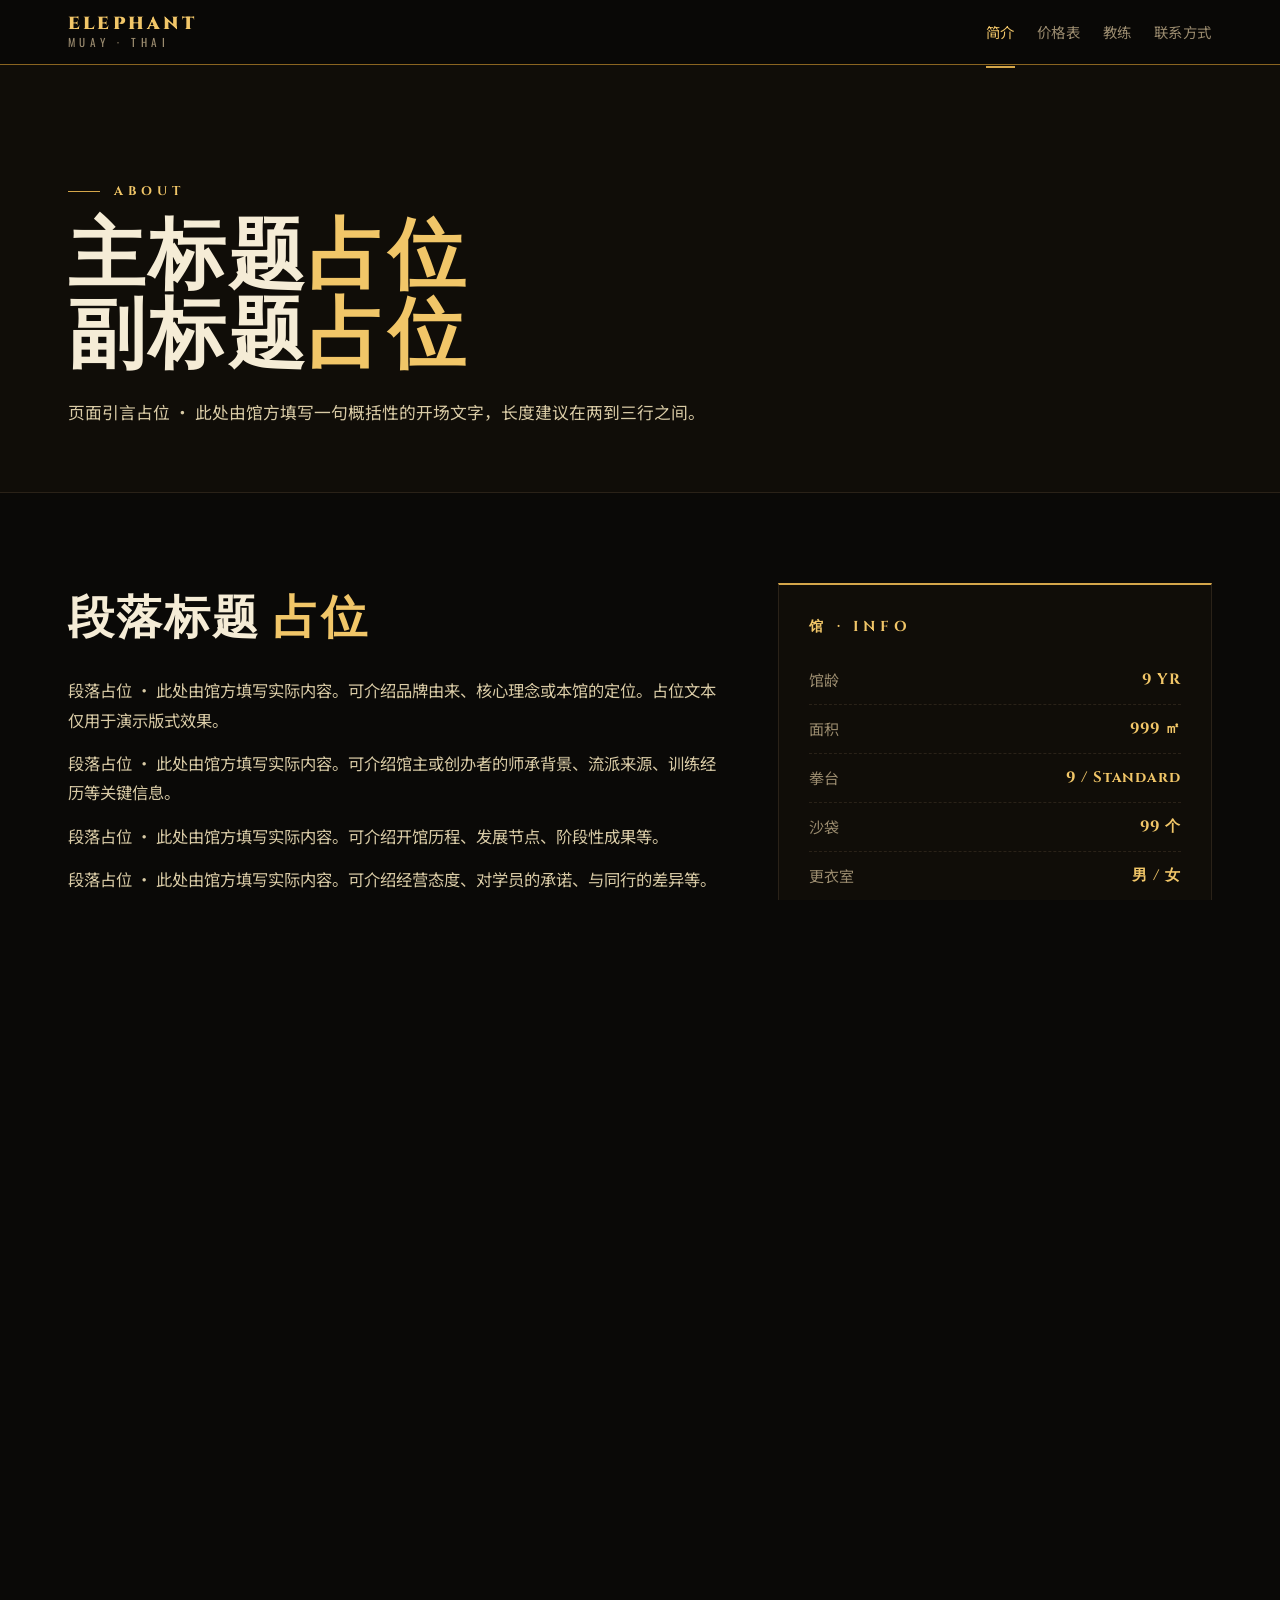
==== about.html @ 20c0e35e "填入真实场馆信息：地址 (180 Duncan Mill Rd, North York) / 电话 (647-831-1781) / 营业时间 Co-authored-by: Cursor <curs" ====
<!doctype html>
<html lang="zh-CN">
<head>
<meta charset="utf-8">
<meta name="viewport" content="width=device-width,initial-scale=1">
<title>简介 · Elephant Muay Thai</title>
<link rel="icon" type="image/svg+xml" href="assets/elephant-logo.svg">
<link rel="stylesheet" href="css/base.css">
<link rel="stylesheet" href="css/punch.css">
<link rel="stylesheet" href="css/about.css?v=2">
</head>
<body>
<header class="topbar">
  <div class="shell topbar-inner">
    <a class="brand" href="index.html">
      <span class="brand-text">
        <span class="en">ELEPHANT</span>
        <span class="zh">MUAY · THAI</span>
      </span>
    </a>
    <button class="nav-toggle" type="button" aria-label="菜单" aria-expanded="false"><span></span><span></span><span></span></button>
    <nav class="topnav">
      <a href="about.html" class="active">简介</a>
      <a href="pricing.html">价格表</a>
      <a href="coaches.html">教练</a>
      <a href="contact.html">联系方式</a>
    </nav>
  </div>
</header>

<section class="page-head">
  <div class="shell">
    <div class="eyebrow">ABOUT</div>
    <h1>主标题<span class="gold">占位</span><br>副标题<span class="gold">占位</span></h1>
    <p class="lede">页面引言占位 · 此处由馆方填写一句概括性的开场文字，长度建议在两到三行之间。</p>
  </div>
</section>

<section class="about-story">
  <div class="shell grid">
    <div>
      <h2 style="margin-bottom:20px">段落标题 <span class="gold">占位</span></h2>
      <p>段落占位 · 此处由馆方填写实际内容。可介绍品牌由来、核心理念或本馆的定位。占位文本仅用于演示版式效果。</p>
      <p>段落占位 · 此处由馆方填写实际内容。可介绍馆主或创办者的师承背景、流派来源、训练经历等关键信息。</p>
      <p>段落占位 · 此处由馆方填写实际内容。可介绍开馆历程、发展节点、阶段性成果等。</p>
      <p>段落占位 · 此处由馆方填写实际内容。可介绍经营态度、对学员的承诺、与同行的差异等。</p>
      <p>段落占位 · 此处由馆方填写实际内容。可总结训练理念或对学员的一句寄语。</p>
    </div>
    <aside class="side">
      <h3>馆 · INFO</h3>
      <div class="row"><span>馆龄</span><span>9 YR</span></div>
      <div class="row"><span>面积</span><span>999 ㎡</span></div>
      <div class="row"><span>拳台</span><span>9 / Standard</span></div>
      <div class="row"><span>沙袋</span><span>99 个</span></div>
      <div class="row"><span>更衣室</span><span>男 / 女</span></div>
      <div class="row"><span>淋浴位</span><span>9</span></div>
      <div class="row"><span>常驻教练</span><span>99</span></div>
      <div class="row"><span>团课 / 周</span><span>99 节</span></div>
      <div class="row"><span>营业时间</span><span>09 – 21</span></div>
    </aside>
  </div>
</section>

<section class="about-numbers">
  <div class="shell">
    <div class="grid">
      <div class="stat"><div class="n">9</div><div class="l">YR / 开馆年头</div></div>
      <div class="stat"><div class="n">9999+</div><div class="l">学员人次</div></div>
      <div class="stat"><div class="n">999</div><div class="l">参赛人次</div></div>
      <div class="stat"><div class="n">9</div><div class="l">数据项占位</div></div>
    </div>
  </div>
</section>

<section class="about-place" id="inside">
  <div class="shell grid">
    <div class="gallery">
      <figure class="g-main">
        <img src="assets/photo-hall.jpg" alt="拳馆主区，定制沙袋与标准拳台" loading="lazy">
        <figcaption><span>拳馆主区</span><em>MUAY THAI HALL</em></figcaption>
      </figure>
      <figure class="g-sub">
        <img src="assets/photo-weights.jpg" alt="XMASTER 哑铃力量训练区" loading="lazy">
        <figcaption><span>力量区</span><em>STRENGTH</em></figcaption>
      </figure>
      <figure class="g-sub">
        <img src="assets/photo-strength.jpg" alt="综合器械区" loading="lazy">
        <figcaption><span>器械</span><em>EQUIPMENT</em></figcaption>
      </figure>
    </div>
    <div>
      <span class="kbd-tag">馆内 · INSIDE</span>
      <h2 style="margin:14px 0 22px">你会<span style="color:var(--gold-2)">看到什么</span></h2>
      <ul>
        <li>条目占位 · 此处填写馆内设施要点 1。</li>
        <li>条目占位 · 此处填写馆内设施要点 2。</li>
        <li>条目占位 · 此处填写馆内设施要点 3。</li>
        <li>条目占位 · 此处填写馆内设施要点 4。</li>
        <li>条目占位 · 此处填写馆内设施要点 5。</li>
        <li>条目占位 · 此处填写馆内设施要点 6。</li>
        <li>条目占位 · 此处填写馆内设施要点 7。</li>
      </ul>
    </div>
  </div>
</section>

<section class="philosophy-quote">
  <div class="shell">
    <div class="q">"引用语占位 · 此处填写一句精炼的<span class="gold">座右铭</span>或本馆的<span class="gold">训练格言</span>。"</div>
    <div class="auth">— 引用来源占位</div>
  </div>
</section>

<section class="about-cta">
  <div class="shell">
    <h2>行动号召标题占位<br><span class="gold">副标题占位</span></h2>
    <p style="color:var(--text-soft);margin:18px 0 28px;max-width:520px;margin-left:auto;margin-right:auto">说明文字占位 · 此处填写预约或到访说明。</p>
    <a class="btn" href="contact.html" data-punch-to="contact.html" data-punch="down">联系我们 <span class="arrow">→</span></a>
  </div>
</section>

<footer class="footer">
  <div class="shell">
    <div class="footer-grid">
      <div>
        <div class="footer-brand">
          <h4 style="margin-bottom:6px">ELEPHANT MUAY THAI</h4>
          <p>象 · 泰拳馆<br>品牌标语占位 · BRAND TAGLINE</p>
        </div>
      </div>
      <div>
        <h4>导航</h4>
        <a href="index.html">主页</a>
        <a href="pricing.html">价格表</a>
        <a href="coaches.html">教练</a>
        <a href="contact.html">联系方式</a>
      </div>
      <div>
        <h4>位置</h4>
        <p>180 Duncan Mill Rd · Unit 503<br>North York · Toronto · ON<br>周一至五 09:00 – 21:00</p>
      </div>
      <div>
        <h4>联系</h4>
        <p>(647) 831-1781<br>WeChat: 微信号占位</p>
      </div>
    </div>
    <div class="footer-bottom">
      <div>© 9999 Elephant Muay Thai. All rights reserved.</div>
      <div>页脚标语占位 · FOOTER TAGLINE</div>
    </div>
  </div>
</footer>

<script src="js/site.js"></script>
<script src="js/punch.js"></script>
</body>
</html>
---- css/base.css ----
@import url('https://fonts.googleapis.com/css2?family=Cinzel:wght@500;700;900&family=Oswald:wght@400;500;600;700&family=Noto+Sans+SC:wght@400;500;700;900&display=swap');

:root{
  --bg:#0a0907;
  --bg-2:#100d08;
  --surface:#15110b;
  --surface-2:#1d1810;
  --line:#2a2218;
  --line-2:#3b3022;
  --text:#f5ecd6;
  --text-soft:#d9cba6;
  --muted:#9a8b6e;
  --gold:#d4a64a;
  --gold-2:#f1c668;
  --gold-3:#8a6420;
  --red:#c8302a;
  --red-2:#8e1b18;
  --red-soft:#e45a52;
  --ease:cubic-bezier(.2,.6,.3,1);
}

*{box-sizing:border-box;margin:0;padding:0}
html{-webkit-text-size-adjust:100%;text-size-adjust:100%}
html,body{height:100%;background:var(--bg);color:var(--text);font-family:"Noto Sans SC","PingFang SC","Microsoft YaHei",system-ui,sans-serif;-webkit-font-smoothing:antialiased;overflow-x:hidden;width:100%}
body{min-height:100vh;line-height:1.6;overflow-wrap:break-word;word-wrap:break-word}
a{color:inherit;text-decoration:none}
img{display:block;max-width:100%}
button{font:inherit;color:inherit;background:none;border:none;cursor:pointer}

h1,h2,h3,.display{font-family:"Cinzel","Oswald","Noto Serif SC",serif;letter-spacing:.04em}
h1{font-size:clamp(2.8rem,6vw,5.4rem);font-weight:900;line-height:1.02;text-transform:uppercase}
h2{font-size:clamp(1.9rem,3.6vw,3rem);font-weight:700;text-transform:uppercase}
h3{font-size:1.25rem;font-weight:700;letter-spacing:.06em}
p{color:var(--text-soft)}

.shell{max-width:1200px;margin:0 auto;padding:0 28px;width:100%}

.topbar{position:sticky;top:0;z-index:50;background:rgba(10,9,7,.88);backdrop-filter:blur(12px);-webkit-backdrop-filter:blur(12px);border-bottom:1px solid var(--gold-3)}
.topbar-inner{display:flex;align-items:center;justify-content:space-between;height:64px;gap:14px}
.brand{display:flex;align-items:center;gap:12px;min-width:0}
.brand-text{display:flex;flex-direction:column;line-height:1}
.brand-text .en{font-family:"Cinzel",serif;font-weight:900;font-size:1.1rem;letter-spacing:.18em;color:var(--gold-2);white-space:nowrap}
.brand-text .zh{font-family:"Oswald",sans-serif;font-size:.7rem;letter-spacing:.4em;color:var(--muted);margin-top:4px;white-space:nowrap}

.topnav{display:flex;gap:22px;font-size:.9rem;color:var(--muted)}
.topnav a{transition:color .2s var(--ease);position:relative;padding:6px 0;letter-spacing:.04em;white-space:nowrap}
.topnav a:hover{color:var(--gold-2)}
.topnav a.active{color:var(--gold-2)}
.topnav a.active::after{content:"";position:absolute;left:0;right:0;bottom:-18px;height:2px;background:var(--gold)}

.nav-toggle{display:none;width:44px;height:44px;align-items:center;justify-content:center;border:1px solid var(--line-2);background:transparent;color:var(--gold-2);cursor:pointer;position:relative;z-index:60;flex-shrink:0}
.nav-toggle span{position:absolute;left:11px;right:11px;height:2px;background:var(--gold-2);transition:transform .25s var(--ease),opacity .25s var(--ease),top .25s var(--ease)}
.nav-toggle span:nth-child(1){top:14px}
.nav-toggle span:nth-child(2){top:21px}
.nav-toggle span:nth-child(3){top:28px}
.nav-toggle.open span:nth-child(1){top:21px;transform:rotate(45deg)}
.nav-toggle.open span:nth-child(2){opacity:0}
.nav-toggle.open span:nth-child(3){top:21px;transform:rotate(-45deg)}

.page-head{padding:108px 0 64px;border-bottom:1px solid var(--line);position:relative;background:var(--bg-2)}
.page-head .shell{position:relative;z-index:1}
.page-head .eyebrow{display:inline-flex;align-items:center;gap:14px;color:var(--gold-2);font-family:"Cinzel",serif;letter-spacing:.4em;font-size:.78rem;text-transform:uppercase;margin-bottom:18px;font-weight:700}
.page-head .eyebrow::before{content:"";width:32px;height:1px;background:var(--gold)}
.page-head h1{max-width:920px}
.page-head h1 .gold{color:var(--gold-2)}
.page-head .lede{color:var(--text-soft);margin-top:22px;max-width:680px;font-size:1.05rem;line-height:1.75}

section.block{padding:80px 0;border-bottom:1px solid var(--line)}
section.block:last-of-type{border-bottom:none}

.btn{display:inline-flex;align-items:center;gap:12px;padding:15px 26px;background:var(--gold);color:#0a0907;font-family:"Cinzel",serif;letter-spacing:.18em;font-size:.86rem;font-weight:700;text-transform:uppercase;border:1px solid var(--gold-2);position:relative;transition:transform .15s var(--ease),background .15s var(--ease);clip-path:polygon(10px 0,100% 0,calc(100% - 10px) 100%,0 100%)}
.btn:hover{transform:translateY(-1px);background:var(--gold-2)}
.btn.ghost{background:transparent;color:var(--gold-2);border:1px solid var(--gold-3)}
.btn.ghost:hover{background:rgba(212,166,74,.08)}
.btn.danger{background:var(--red);border-color:var(--red);color:#fff}
.btn.danger:hover{background:var(--red-2)}
.btn .arrow{display:inline-block;transition:transform .2s var(--ease);font-family:"Oswald",sans-serif}
.btn:hover .arrow{transform:translateX(5px)}

.footer{padding:64px 0 44px;border-top:1px solid var(--gold-3);background:#060503;color:var(--muted);font-size:.88rem;position:relative}
.footer-grid{display:grid;grid-template-columns:1.4fr 1fr 1fr 1fr;gap:32px;margin-bottom:36px}
.footer-grid h4{font-family:"Cinzel",serif;color:var(--gold-2);font-size:.82rem;letter-spacing:.28em;text-transform:uppercase;margin-bottom:16px;font-weight:700}
.footer-grid p,.footer-grid a{display:block;color:var(--muted);font-size:.9rem;line-height:1.9}
.footer-grid a:hover{color:var(--gold-2)}
.footer-brand{display:flex;flex-direction:column;gap:6px}
.footer-bottom{display:flex;justify-content:space-between;flex-wrap:wrap;gap:14px;padding-top:22px;border-top:1px solid var(--line)}

.kbd-tag{display:inline-flex;align-items:center;gap:10px;border:1px solid var(--line-2);padding:6px 12px;font-family:"Cinzel",serif;font-size:.74rem;letter-spacing:.24em;color:var(--gold-2);text-transform:uppercase;background:transparent}
.kbd-tag::before{content:"";width:6px;height:6px;background:var(--gold);transform:rotate(45deg)}

.divider-x{height:1px;background:var(--line-2);margin:28px 0}
.divider-gold{display:flex;align-items:center;justify-content:center;gap:14px;margin:18px 0;color:var(--gold-3)}
.divider-gold::before,.divider-gold::after{content:"";flex:1;height:1px;background:var(--gold-3);max-width:200px}
.divider-gold svg{width:18px;height:18px;color:var(--gold)}

.tribal-rule{height:1px;background:var(--gold-3);opacity:.5}

::selection{background:var(--gold);color:#0a0907}

@media (max-width:920px){
  .shell{padding:0 22px}
  .topbar-inner{height:60px}
  .brand-text .en{font-size:1rem;letter-spacing:.14em}
  .brand-text .zh{font-size:.62rem;letter-spacing:.32em}
  .nav-toggle{display:flex}
  .topnav{position:fixed;inset:60px 0 auto 0;flex-direction:column;background:rgba(10,9,7,.98);backdrop-filter:blur(14px);-webkit-backdrop-filter:blur(14px);border-bottom:1px solid var(--gold-3);padding:24px 22px 28px;gap:4px;transform:translateY(-110%);transition:transform .3s var(--ease);z-index:55;box-shadow:0 12px 32px rgba(0,0,0,.6)}
  .topnav.open{transform:translateY(0)}
  .topnav a{padding:14px 4px;font-size:1rem;border-bottom:1px solid var(--line);color:var(--text-soft);letter-spacing:.06em}
  .topnav a:last-child{border-bottom:none}
  .topnav a.active::after{display:none}
  .topnav a.active{color:var(--gold-2);background:rgba(212,166,74,.06);padding-left:14px}

  .page-head{padding:64px 0 40px}
  .page-head h1{letter-spacing:.01em}
  .page-head .eyebrow{margin-bottom:14px;font-size:.7rem;letter-spacing:.32em;gap:10px}
  .page-head .eyebrow::before{width:22px}
  .page-head .lede{font-size:.96rem;margin-top:16px}

  section.block{padding:52px 0}

  .btn{padding:13px 22px;font-size:.82rem;letter-spacing:.14em}
  .btn.ghost{padding:13px 22px}

  .footer{padding:48px 0 32px}
  .footer-grid{grid-template-columns:1fr 1fr;gap:28px;margin-bottom:28px}
  .footer-grid h4{font-size:.78rem;margin-bottom:12px}
  .footer-bottom{flex-direction:column;align-items:flex-start;gap:6px;font-size:.82rem}

  .kbd-tag{font-size:.7rem;letter-spacing:.2em;padding:5px 10px}
}
@media (max-width:560px){
  .shell{padding:0 18px}
  .topbar-inner{height:56px}
  .brand-text .en{font-size:.94rem}
  .brand-text .zh{font-size:.58rem;letter-spacing:.28em}
  .topnav{inset:56px 0 auto 0;padding:20px 18px 24px}

  h1{font-size:clamp(2.2rem,9vw,3rem)}
  h2{font-size:clamp(1.5rem,6.4vw,2rem)}

  .page-head{padding:48px 0 32px}
  section.block{padding:44px 0}

  .footer-grid{grid-template-columns:1fr;gap:24px}

  .btn{width:100%;justify-content:center;padding:14px 18px}
  .hero-cta .btn,.cta-strip .btn,.coach-cta .btn,.about-cta .btn{width:100%}
}
---- css/punch.css ----
.punch-stage{position:fixed;inset:0;z-index:9990;pointer-events:none;overflow:hidden}
.punch-stage .vignette{position:absolute;inset:0;background:radial-gradient(closest-side at var(--bx,50%) var(--by,50%),transparent 30%,rgba(0,0,0,.55) 75%,rgba(0,0,0,.85) 100%);opacity:0;animation:p-vignette 880ms ease-out forwards}
@keyframes p-vignette{
  0%{opacity:0}
  35%{opacity:0}
  50%{opacity:1}
  100%{opacity:0}
}

.punch-stage .speedline{position:absolute;left:var(--bx);top:var(--by);width:var(--len,520px);height:var(--w,2px);background:linear-gradient(90deg,transparent,rgba(241,198,104,.85) 30%,#fff5d0 70%,transparent);transform-origin:left center;transform:translate(0,-50%) rotate(var(--ang,0deg)) scaleX(0);animation:p-speedline 320ms cubic-bezier(.2,.55,.3,1) forwards;animation-delay:var(--d,0ms);opacity:0;filter:drop-shadow(0 0 6px rgba(241,198,104,.6))}
@keyframes p-speedline{
  0%{transform:translate(0,-50%) rotate(var(--ang,0deg)) scaleX(0);opacity:0}
  40%{opacity:1;transform:translate(0,-50%) rotate(var(--ang,0deg)) scaleX(1)}
  100%{opacity:0;transform:translate(0,-50%) rotate(var(--ang,0deg)) scaleX(1) translateX(40px)}
}

.punch-stage .glove-trail{position:absolute;left:var(--bx);top:var(--by);width:240px;height:240px;margin:-120px 0 0 -120px;will-change:transform,opacity;animation:glove-fly 360ms cubic-bezier(.22,.55,.3,1) forwards;animation-delay:var(--td,0ms);filter:drop-shadow(0 0 18px rgba(241,198,104,.35)) blur(var(--bl,0px));opacity:var(--op,1)}
.punch-stage .glove-trail svg{width:100%;height:100%}

@keyframes glove-fly{
  0%   {transform:translate(var(--gx),var(--gy)) rotate(var(--rot)) scale(.45);opacity:0}
  16%  {opacity:var(--op,1)}
  78%  {transform:translate(0,0) rotate(0deg) scale(1.16);opacity:var(--op,1)}
  100% {transform:translate(calc(var(--gx) * -.06),calc(var(--gy) * -.06)) rotate(calc(var(--rot) * -.25)) scale(1.4);opacity:0}
}

.punch-stage .preflash{position:absolute;left:var(--bx);top:var(--by);width:60px;height:60px;margin:-30px 0 0 -30px;border-radius:50%;background:radial-gradient(closest-side,rgba(241,198,104,.6),transparent 70%);opacity:0;animation:p-preflash 320ms ease-out forwards}
@keyframes p-preflash{
  0%{opacity:0;transform:scale(.3)}
  60%{opacity:.8;transform:scale(2.4)}
  100%{opacity:0;transform:scale(3.4)}
}

.punch-stage .whiteflash{position:absolute;inset:0;background:#fff5d0;opacity:0;mix-blend-mode:screen;animation:p-whiteflash 280ms ease-out forwards;animation-delay:340ms}
@keyframes p-whiteflash{
  0%{opacity:0}
  10%{opacity:.95}
  35%{opacity:.6}
  100%{opacity:0}
}

.punch-stage .impact-flash{position:absolute;left:var(--bx);top:var(--by);width:680px;height:680px;margin:-340px 0 0 -340px;background:radial-gradient(closest-side,rgba(255,245,208,1) 0%,rgba(241,198,104,.85) 25%,rgba(200,48,42,.4) 45%,rgba(0,0,0,0) 70%);opacity:0;mix-blend-mode:screen;animation:p-impactflash 460ms ease-out forwards;animation-delay:340ms;filter:blur(2px)}
@keyframes p-impactflash{
  0%{opacity:0;transform:scale(.2)}
  30%{opacity:1;transform:scale(1)}
  100%{opacity:0;transform:scale(1.8)}
}

.punch-stage .shockwave{position:absolute;left:var(--bx);top:var(--by);width:80px;height:80px;margin:-40px 0 0 -40px;border-radius:50%;border:3px solid var(--gold-2);opacity:0;animation:p-shockwave 720ms cubic-bezier(.15,.65,.3,1) forwards;animation-delay:calc(340ms + var(--swd,0ms));box-shadow:0 0 24px rgba(241,198,104,.4)}
.punch-stage .shockwave.wr2{border-color:rgba(241,198,104,.6);border-width:2px}
.punch-stage .shockwave.wr3{border-color:rgba(200,48,42,.7);border-width:2px}
.punch-stage .shockwave.wr4{border-color:#fff5d0;border-width:1px}
@keyframes p-shockwave{
  0%{opacity:0;transform:scale(.2)}
  18%{opacity:1}
  100%{opacity:0;transform:scale(22)}
}

.punch-stage .radial-cracks{position:absolute;left:var(--bx);top:var(--by);width:2400px;height:2400px;margin:-1200px 0 0 -1200px;opacity:0;animation:p-radial 760ms ease-out forwards;animation-delay:350ms;transform-origin:center}
.punch-stage .radial-cracks svg{width:100%;height:100%}
@keyframes p-radial{
  0%{opacity:0;transform:scale(.1) rotate(0deg)}
  18%{opacity:1;transform:scale(1) rotate(4deg)}
  100%{opacity:0;transform:scale(1.4) rotate(10deg)}
}

.punch-stage .spark{position:absolute;left:var(--bx);top:var(--by);width:var(--sz,6px);height:var(--sz,6px);margin:calc(var(--sz,6px) / -2) 0 0 calc(var(--sz,6px) / -2);background:var(--clr,#f1c668);border-radius:50%;box-shadow:0 0 12px var(--clr,#f1c668),0 0 4px #fff5d0;opacity:0;animation:p-spark var(--sd,720ms) cubic-bezier(.18,.6,.4,1) forwards;animation-delay:calc(340ms + var(--ssd,0ms));will-change:transform,opacity}
@keyframes p-spark{
  0%{opacity:0;transform:translate(0,0) scale(.6)}
  8%{opacity:1;transform:translate(calc(var(--tx) * .08),calc(var(--ty) * .08)) scale(1)}
  70%{opacity:.8;transform:translate(calc(var(--tx) * .8),calc(var(--ty) * .8 + 30px)) scale(.55)}
  100%{opacity:0;transform:translate(var(--tx),calc(var(--ty) + 90px)) scale(.2)}
}

.punch-stage .smoke{position:absolute;left:var(--bx);top:var(--by);width:300px;height:300px;margin:-150px 0 0 -150px;background:radial-gradient(closest-side,rgba(120,100,70,.7),rgba(80,60,40,.3) 50%,rgba(0,0,0,0) 75%);border-radius:50%;opacity:0;filter:blur(8px);animation:p-smoke 920ms ease-out forwards;animation-delay:380ms}
@keyframes p-smoke{
  0%{opacity:0;transform:scale(.3) translate(0,0)}
  35%{opacity:.85;transform:scale(1.1) translate(0,-12px)}
  100%{opacity:0;transform:scale(2) translate(0,-60px)}
}

.punch-stage .embers{position:absolute;left:var(--bx);top:var(--by);width:8px;height:8px;margin:-4px 0 0 -4px}
.punch-stage .ember{position:absolute;width:3px;height:3px;background:var(--clr,#f1c668);border-radius:50%;box-shadow:0 0 8px var(--clr,#f1c668);opacity:0;animation:p-ember var(--ed,1100ms) ease-out forwards;animation-delay:calc(440ms + var(--esd,0ms))}
@keyframes p-ember{
  0%{opacity:0;transform:translate(0,0)}
  15%{opacity:1}
  100%{opacity:0;transform:translate(var(--tx),calc(var(--ty) - 110px))}
}

.btn-shatter{position:fixed;pointer-events:none;z-index:10000;overflow:visible}
.btn-shatter .shard{position:absolute;inset:0;background-size:100% 100%;background-repeat:no-repeat;will-change:transform,opacity,filter;transform-origin:center;animation:shard-fly 760ms cubic-bezier(.25,.1,.35,1) forwards;box-shadow:inset 0 0 0 1px rgba(0,0,0,.55),inset 0 0 14px rgba(241,198,104,.25)}
.btn-shatter .shard::before{content:"";position:absolute;inset:0;background:linear-gradient(135deg,rgba(241,198,104,.25),transparent 60%);pointer-events:none}
.btn-shatter .shard::after{content:"";position:absolute;inset:0;border:1px solid rgba(212,166,74,.45);pointer-events:none}

@keyframes shard-fly{
  0%   {transform:translate(0,0) rotate(0);opacity:1;filter:brightness(2) drop-shadow(0 0 14px rgba(241,198,104,.9))}
  10%  {transform:translate(calc(var(--tx) * .14),calc(var(--ty) * .14)) rotate(calc(var(--r) * .14));opacity:1;filter:brightness(1.5)}
  55%  {filter:brightness(1) drop-shadow(0 0 4px rgba(241,198,104,.2))}
  100% {transform:translate(var(--tx),calc(var(--ty) + 80px)) rotate(var(--r)) scale(.45);opacity:0;filter:brightness(.6)}
}

.btn-crack-svg{position:absolute;left:50%;top:50%;width:340%;height:340%;transform:translate(-50%,-50%) scale(.25);opacity:0;pointer-events:none;animation:btn-crack-show 520ms ease-out forwards}
.btn-crack-svg svg{width:100%;height:100%;max-width:520px;max-height:520px}
@keyframes btn-crack-show{
  0%{opacity:0;transform:translate(-50%,-50%) scale(.2) rotate(0)}
  28%{opacity:1;transform:translate(-50%,-50%) scale(1) rotate(8deg)}
  100%{opacity:0;transform:translate(-50%,-50%) scale(1.6) rotate(16deg)}
}

.btn-coreflash{position:absolute;inset:-50%;background:radial-gradient(closest-side,rgba(255,245,208,1),rgba(241,198,104,.8) 30%,rgba(200,48,42,.4) 55%,rgba(0,0,0,0) 75%);opacity:0;pointer-events:none;mix-blend-mode:screen;animation:btn-coreflash 460ms ease-out forwards;filter:blur(1px)}
@keyframes btn-coreflash{
  0%{opacity:0;transform:scale(.3)}
  20%{opacity:1;transform:scale(1)}
  100%{opacity:0;transform:scale(1.8)}
}

body.punch-locking{overflow:hidden}
body.punch-locking main,body.punch-locking footer{will-change:transform,filter}

body.punch-shake main,body.punch-shake .topbar,body.punch-shake footer{animation:p-shake 540ms cubic-bezier(.36,.07,.19,.97)}
@keyframes p-shake{
  0%  {transform:translate(0,0) rotate(0)}
  6%  {transform:translate(-14px,-8px) rotate(-.6deg)}
  14% {transform:translate(15px,9px) rotate(.5deg)}
  22% {transform:translate(-12px,11px) rotate(-.4deg)}
  30% {transform:translate(13px,-10px) rotate(.35deg)}
  38% {transform:translate(-10px,8px) rotate(-.3deg)}
  46% {transform:translate(9px,-6px) rotate(.22deg)}
  54% {transform:translate(-7px,5px) rotate(-.18deg)}
  62% {transform:translate(6px,-4px) rotate(.12deg)}
  72% {transform:translate(-4px,3px)}
  82% {transform:translate(3px,-2px)}
  92% {transform:translate(-1px,1px)}
  100%{transform:translate(0,0)}
}

body.punch-zoom main{animation:p-zoom 540ms cubic-bezier(.36,.07,.19,.97)}
@keyframes p-zoom{
  0%  {transform:scale(1)}
  8%  {transform:scale(1.018)}
  18% {transform:scale(.992)}
  32% {transform:scale(1.006)}
  60% {transform:scale(.998)}
  100%{transform:scale(1)}
}

body.punch-tint::before{content:"";position:fixed;inset:0;z-index:9988;pointer-events:none;background:radial-gradient(closest-side at var(--bx,50%) var(--by,50%),rgba(255,180,80,.18),rgba(200,48,42,.12) 35%,rgba(0,0,0,.0) 65%);mix-blend-mode:overlay;opacity:0;animation:p-tint 620ms ease-out forwards}
@keyframes p-tint{
  0%{opacity:0}
  40%{opacity:1}
  100%{opacity:0}
}

body.punch-curtain::after{content:"";position:fixed;inset:0;z-index:9995;pointer-events:none;background:linear-gradient(180deg,rgba(0,0,0,.0),rgba(0,0,0,.65) 60%,rgba(0,0,0,.95));opacity:0;animation:p-curtain 700ms ease-in forwards;animation-delay:380ms}
@keyframes p-curtain{
  0%{opacity:0}
  100%{opacity:1}
}

@media (prefers-reduced-motion:reduce){
  .punch-stage *,.btn-shatter *{animation-duration:240ms !important}
  body.punch-shake main,body.punch-shake .topbar,body.punch-shake footer,body.punch-zoom main{animation:none}
}
---- css/about.css ----
.about-story{padding:90px 0}
.about-story .grid{display:grid;grid-template-columns:1.2fr .8fr;gap:60px;align-items:start}
.about-story h2 .gold{color:var(--gold-2)}
.about-story p{color:var(--text-soft);margin-bottom:14px;font-size:1.02rem;line-height:1.8}
.about-story p strong{color:var(--gold-2);font-weight:700}
.about-story .side{background:var(--bg-2);border:1px solid var(--line);padding:30px;position:relative;border-top:2px solid var(--gold)}
.about-story .side h3{font-family:"Cinzel",serif;color:var(--gold-2);font-size:.9rem;letter-spacing:.32em;margin-bottom:18px;text-transform:uppercase}
.about-story .side .row{display:flex;justify-content:space-between;padding:12px 0;border-bottom:1px dashed var(--line);font-size:.94rem}
.about-story .side .row:last-child{border-bottom:none}
.about-story .side .row span:first-child{color:var(--muted)}
.about-story .side .row span:last-child{color:var(--gold-2);font-family:"Cinzel",serif;letter-spacing:.06em;font-weight:700}

.about-numbers{padding:60px 0;background:var(--bg-2);border-top:1px solid var(--line);border-bottom:1px solid var(--line)}
.about-numbers .grid{display:grid;grid-template-columns:repeat(4,1fr);gap:18px}
.about-numbers .stat{padding:28px;background:var(--bg);border:1px solid var(--line);position:relative;transition:border-color .25s var(--ease)}
.about-numbers .stat:hover{border-color:var(--gold-3)}
.about-numbers .stat::after{content:"";position:absolute;right:18px;top:18px;width:6px;height:6px;background:var(--gold);transform:rotate(45deg)}
.about-numbers .stat .n{font-family:"Cinzel",serif;font-size:2.8rem;color:var(--gold-2);line-height:1;font-weight:900}
.about-numbers .stat .l{color:var(--muted);margin-top:10px;font-size:.86rem;letter-spacing:.18em;text-transform:uppercase;font-family:"Oswald",sans-serif}

.about-place{padding:90px 0}
.about-place .grid{display:grid;grid-template-columns:1.15fr .85fr;gap:48px;align-items:start}
.about-place .gallery{display:grid;grid-template-columns:1fr 1fr;gap:10px}
.about-place .gallery figure{position:relative;overflow:hidden;border:1px solid var(--gold-3);background:#000;margin:0;transition:border-color .25s var(--ease),transform .25s var(--ease)}
.about-place .gallery figure:hover{border-color:var(--gold-2);transform:translateY(-2px)}
.about-place .gallery figure img{width:100%;height:100%;object-fit:cover;display:block;transition:transform .5s var(--ease),filter .25s var(--ease);filter:saturate(.95) contrast(1.02)}
.about-place .gallery figure:hover img{transform:scale(1.04);filter:none}
.about-place .gallery figcaption{position:absolute;left:0;right:0;bottom:0;padding:9px 14px;background:rgba(10,9,7,.78);display:flex;justify-content:space-between;align-items:baseline;gap:12px}
.about-place .gallery figcaption span{font-family:"Cinzel",serif;font-weight:700;color:var(--gold-2);font-size:.78rem;letter-spacing:.18em}
.about-place .gallery figcaption em{font-family:"Oswald",sans-serif;font-style:normal;color:var(--muted);font-size:.66rem;letter-spacing:.28em;text-transform:uppercase}
.about-place .gallery .g-main{grid-column:1 / -1;aspect-ratio:21/9}
.about-place .gallery .g-sub{aspect-ratio:5/4}
.about-place ul{list-style:none;display:grid;gap:14px;margin-top:8px}
.about-place li{padding-left:28px;position:relative;color:var(--text-soft);font-size:.98rem;line-height:1.65}
.about-place li::before{content:"";position:absolute;left:0;top:9px;width:12px;height:12px;background:var(--gold);clip-path:polygon(50% 0,100% 50%,50% 100%,0 50%)}

.philosophy-quote{padding:80px 0;text-align:center;background:var(--bg-2);border-top:1px solid var(--line);border-bottom:1px solid var(--line)}
.philosophy-quote .q{font-family:"Cinzel",serif;font-size:clamp(1.6rem,3vw,2.4rem);color:var(--text);max-width:780px;margin:0 auto;line-height:1.5;font-style:italic;letter-spacing:.02em}
.philosophy-quote .q .gold{color:var(--gold-2);font-style:normal;font-weight:700}
.philosophy-quote .auth{color:var(--muted);margin-top:18px;font-family:"Cinzel",serif;letter-spacing:.32em;font-size:.78rem;text-transform:uppercase}

.about-cta{padding:80px 0;text-align:center}
.about-cta h2 .gold{color:var(--gold-2)}

@media (max-width:920px){
  .about-story{padding:60px 0}
  .about-story .grid,.about-place .grid{grid-template-columns:1fr;gap:32px}
  .about-story .side{padding:24px}
  .about-numbers{padding:44px 0}
  .about-numbers .grid{grid-template-columns:1fr 1fr;gap:12px}
  .about-numbers .stat{padding:22px}
  .about-numbers .stat .n{font-size:2.2rem}
  .about-numbers .stat .l{font-size:.78rem;letter-spacing:.14em}
  .about-place{padding:60px 0}
  .about-place .grid{gap:32px}
  .about-place .gallery{gap:8px}
  .about-place .gallery .g-main{aspect-ratio:16/9}
  .about-place .gallery .g-sub{aspect-ratio:4/3}
  .about-place .gallery figcaption{padding:7px 11px}
  .about-place .gallery figcaption span{font-size:.7rem;letter-spacing:.14em}
  .about-place .gallery figcaption em{font-size:.6rem;letter-spacing:.22em}
  .philosophy-quote{padding:56px 0}
  .philosophy-quote .q{font-size:clamp(1.3rem,5.5vw,1.8rem)}
  .about-cta{padding:60px 0}
}
@media (max-width:560px){
  .about-numbers .grid{grid-template-columns:1fr}
  .about-place li{padding-left:24px;font-size:.94rem}
  .about-place li::before{width:11px;height:11px;top:8px}
}
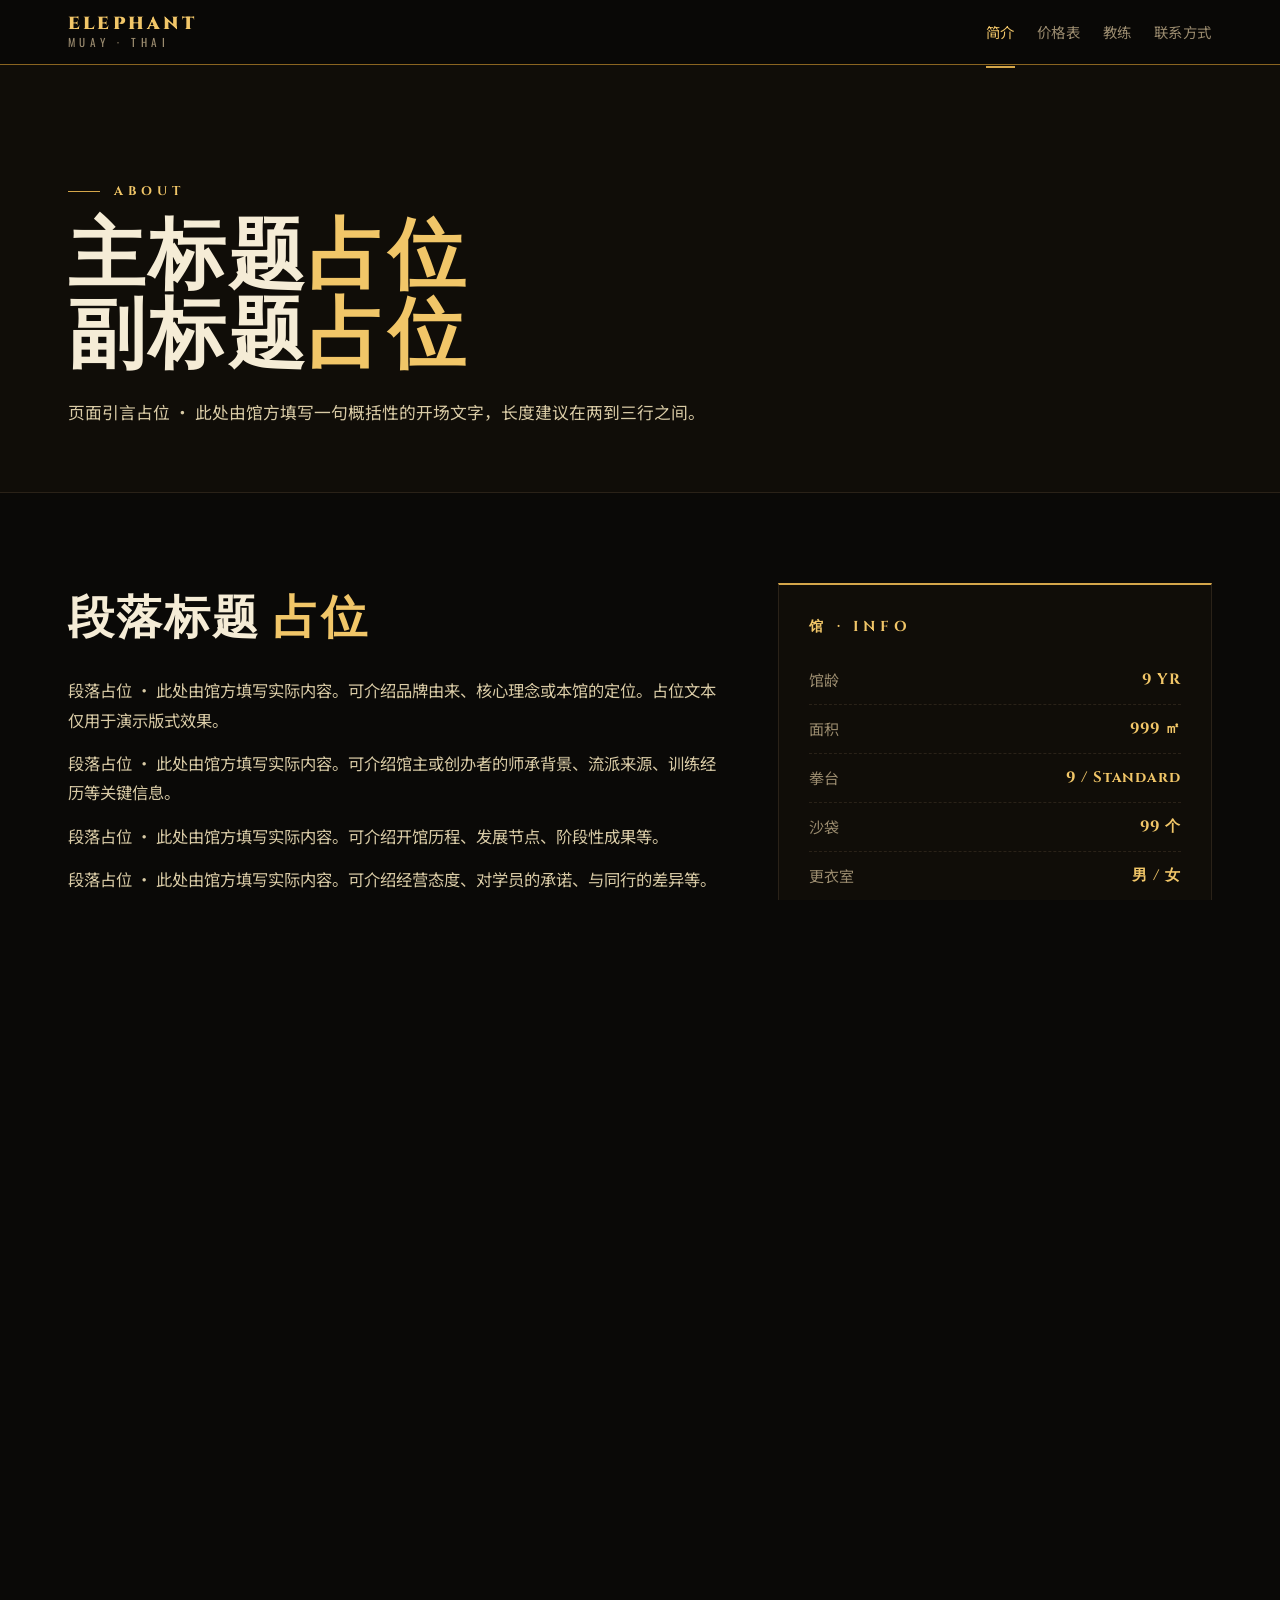
==== commit 5d1c74df: "页脚社交链接：小图标 + 文字 (Instagram / Google Maps)，pill 按钮风格，base.css 加缓存版本号 Co-authored-by: Cursor <cursorag" ====
--- a/about.html
+++ b/about.html
@@ -5,7 +5,7 @@
 <meta name="viewport" content="width=device-width,initial-scale=1">
 <title>简介 · Elephant Muay Thai</title>
 <link rel="icon" type="image/svg+xml" href="assets/elephant-logo.svg">
-<link rel="stylesheet" href="css/base.css">
+<link rel="stylesheet" href="css/base.css?v=2">
 <link rel="stylesheet" href="css/punch.css">
 <link rel="stylesheet" href="css/about.css?v=2">
 </head>
@@ -142,6 +142,16 @@
       <div>
         <h4>联系</h4>
         <p>(647) 831-1781<br>WeChat: 微信号占位</p>
+        <div class="socials">
+          <a href="https://www.instagram.com/elephant_muay_thai/" target="_blank" rel="noopener">
+            <svg width="14" height="14" viewBox="0 0 24 24" fill="none" stroke="currentColor" stroke-width="1.8" stroke-linecap="round" stroke-linejoin="round"><rect x="3" y="3" width="18" height="18" rx="5"/><circle cx="12" cy="12" r="4"/><circle cx="17.5" cy="6.5" r=".9" fill="currentColor" stroke="none"/></svg>
+            <span>Instagram</span>
+          </a>
+          <a href="https://www.google.com/maps/place/Elephant+Muay+Thai/@43.7624476,-79.3543708,17z/data=!4m6!3m5!1s0x89d4d3149a5b15ab:0xd0203943fc3ed20e!8m2!3d43.7624476!4d-79.3543708" target="_blank" rel="noopener">
+            <svg width="14" height="14" viewBox="0 0 24 24" fill="none" stroke="currentColor" stroke-width="1.8" stroke-linecap="round" stroke-linejoin="round"><path d="M12 21s7-7.5 7-12a7 7 0 1 0-14 0c0 4.5 7 12 7 12z"/><circle cx="12" cy="9" r="2.5"/></svg>
+            <span>Google Maps</span>
+          </a>
+        </div>
       </div>
     </div>
     <div class="footer-bottom">
--- a/css/base.css
+++ b/css/base.css
@@ -83,6 +83,10 @@
 .footer-grid p,.footer-grid a{display:block;color:var(--muted);font-size:.9rem;line-height:1.9}
 .footer-grid a:hover{color:var(--gold-2)}
 .footer-brand{display:flex;flex-direction:column;gap:6px}
+.footer .socials{display:flex;flex-direction:column;gap:8px;margin-top:14px;align-items:flex-start}
+.footer .socials a{display:inline-flex;align-items:center;gap:9px;padding:7px 12px;border:1px solid var(--line);color:var(--text-soft);font-family:"Oswald",sans-serif;font-size:.76rem;letter-spacing:.16em;text-transform:uppercase;text-decoration:none;line-height:1;width:auto;transition:border-color .2s var(--ease),color .2s var(--ease)}
+.footer .socials a:hover{border-color:var(--gold-2);color:var(--gold-2)}
+.footer .socials a svg{width:14px;height:14px;display:block;flex-shrink:0;color:currentColor}
 .footer-bottom{display:flex;justify-content:space-between;flex-wrap:wrap;gap:14px;padding-top:22px;border-top:1px solid var(--line)}
 
 .kbd-tag{display:inline-flex;align-items:center;gap:10px;border:1px solid var(--line-2);padding:6px 12px;font-family:"Cinzel",serif;font-size:.74rem;letter-spacing:.24em;color:var(--gold-2);text-transform:uppercase;background:transparent}
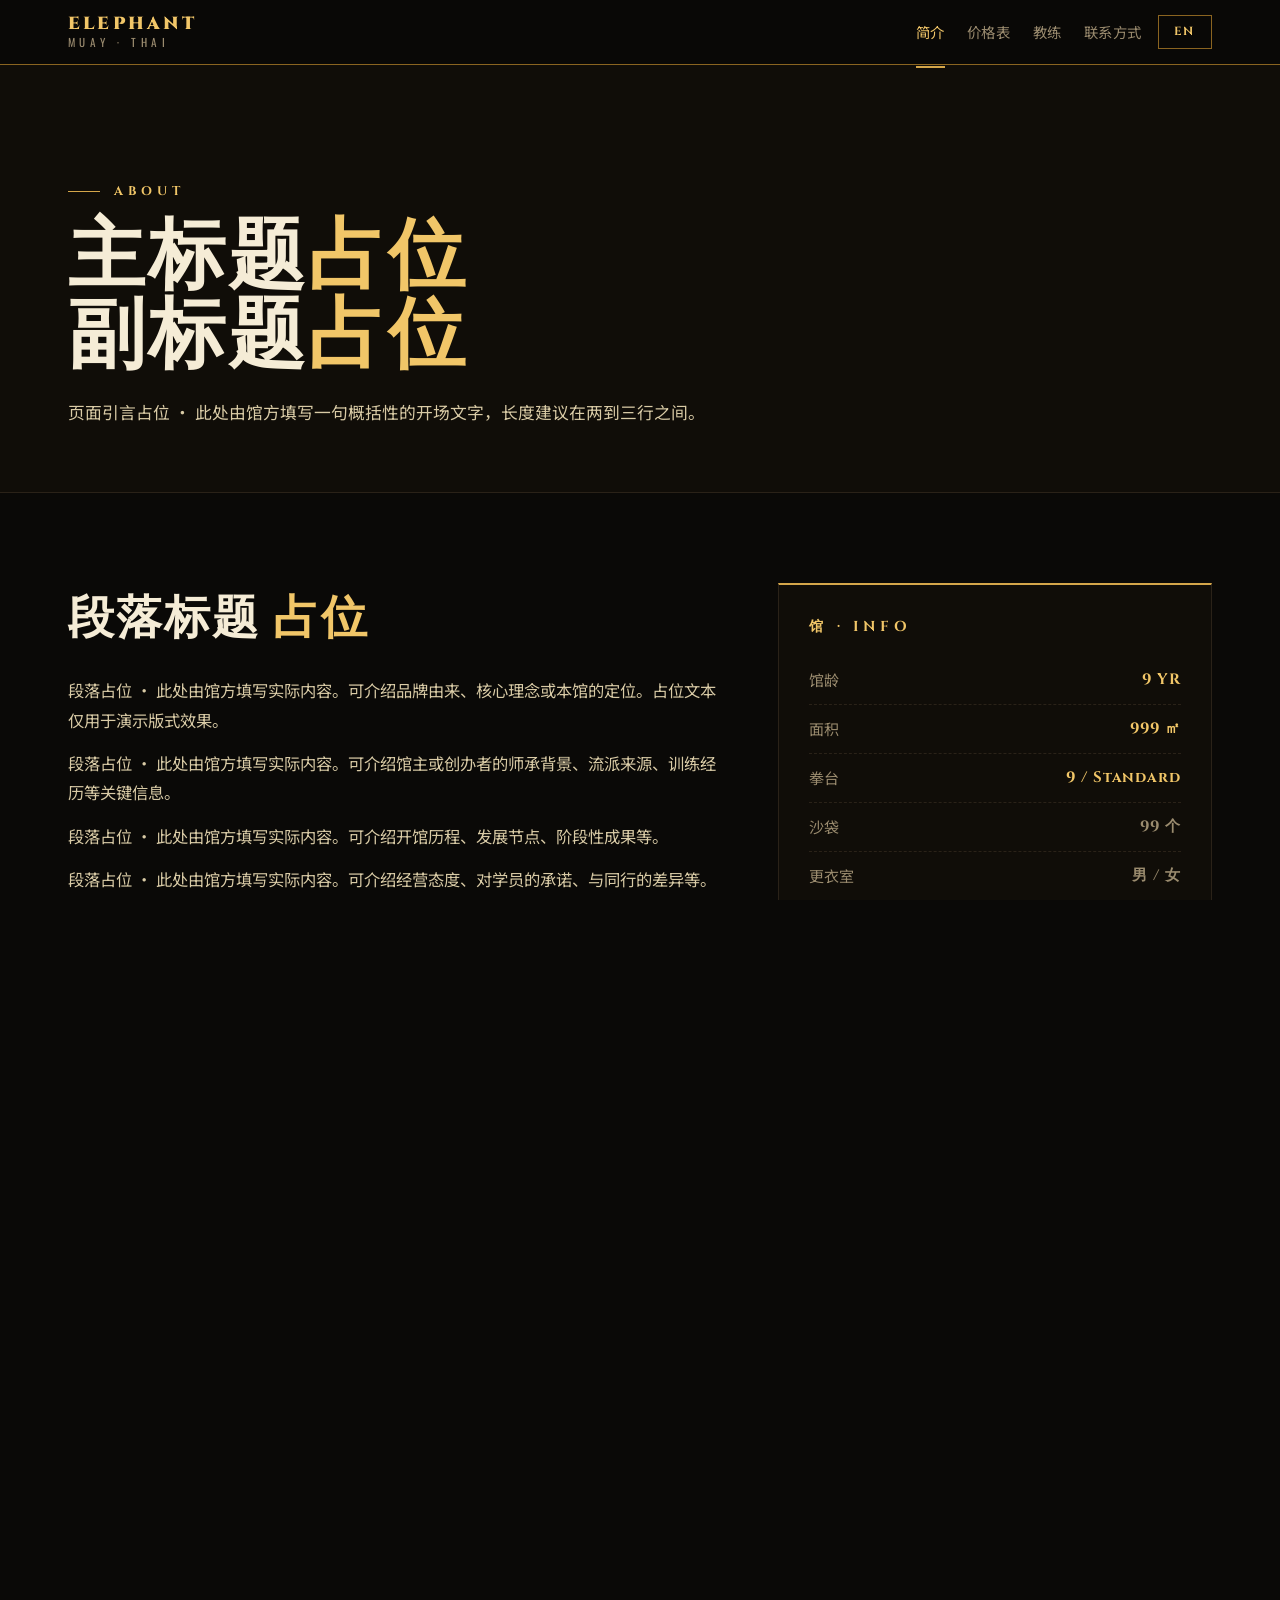
==== commit 202553c7: "中英文切换：topbar 加切换按钮、localStorage 持久化、全站文案双语对照，CSS 通过 [lang] 属性切换可见性 Co-authored-by: Cursor <cursorage" ====
--- a/about.html
+++ b/about.html
@@ -1,11 +1,12 @@
 <!doctype html>
-<html lang="zh-CN">
+<html lang="zh">
 <head>
 <meta charset="utf-8">
 <meta name="viewport" content="width=device-width,initial-scale=1">
+<script>(function(){try{var l=localStorage.getItem('site.lang');if(l==='en'||l==='zh')document.documentElement.setAttribute('lang',l)}catch(e){}})();</script>
 <title>简介 · Elephant Muay Thai</title>
 <link rel="icon" type="image/svg+xml" href="assets/elephant-logo.svg">
-<link rel="stylesheet" href="css/base.css?v=2">
+<link rel="stylesheet" href="css/base.css?v=3">
 <link rel="stylesheet" href="css/punch.css">
 <link rel="stylesheet" href="css/about.css?v=2">
 </head>
@@ -18,45 +19,48 @@
         <span class="zh">MUAY · THAI</span>
       </span>
     </a>
-    <button class="nav-toggle" type="button" aria-label="菜单" aria-expanded="false"><span></span><span></span><span></span></button>
-    <nav class="topnav">
-      <a href="about.html" class="active">简介</a>
-      <a href="pricing.html">价格表</a>
-      <a href="coaches.html">教练</a>
-      <a href="contact.html">联系方式</a>
-    </nav>
+    <div class="topbar-actions">
+      <nav class="topnav">
+        <a href="about.html" class="active"><span lang="zh">简介</span><span lang="en">About</span></a>
+        <a href="pricing.html"><span lang="zh">价格表</span><span lang="en">Pricing</span></a>
+        <a href="coaches.html"><span lang="zh">教练</span><span lang="en">Coaches</span></a>
+        <a href="contact.html"><span lang="zh">联系方式</span><span lang="en">Contact</span></a>
+      </nav>
+      <button class="lang-toggle" type="button" aria-label="切换到 English"><span lang="zh">EN</span><span lang="en">中文</span></button>
+      <button class="nav-toggle" type="button" aria-label="菜单" aria-expanded="false"><span></span><span></span><span></span></button>
+    </div>
   </div>
 </header>
 
 <section class="page-head">
   <div class="shell">
     <div class="eyebrow">ABOUT</div>
-    <h1>主标题<span class="gold">占位</span><br>副标题<span class="gold">占位</span></h1>
-    <p class="lede">页面引言占位 · 此处由馆方填写一句概括性的开场文字，长度建议在两到三行之间。</p>
+    <h1><span lang="zh">主标题<span class="gold">占位</span><br>副标题<span class="gold">占位</span></span><span lang="en">Heading <span class="gold">placeholder</span><br>Subheading <span class="gold">placeholder</span></span></h1>
+    <p class="lede"><span lang="zh">页面引言占位 · 此处由馆方填写一句概括性的开场文字，长度建议在两到三行之间。</span><span lang="en">Page lede placeholder · One opening line to be written by the gym. Two to three lines works best.</span></p>
   </div>
 </section>
 
 <section class="about-story">
   <div class="shell grid">
     <div>
-      <h2 style="margin-bottom:20px">段落标题 <span class="gold">占位</span></h2>
-      <p>段落占位 · 此处由馆方填写实际内容。可介绍品牌由来、核心理念或本馆的定位。占位文本仅用于演示版式效果。</p>
-      <p>段落占位 · 此处由馆方填写实际内容。可介绍馆主或创办者的师承背景、流派来源、训练经历等关键信息。</p>
-      <p>段落占位 · 此处由馆方填写实际内容。可介绍开馆历程、发展节点、阶段性成果等。</p>
-      <p>段落占位 · 此处由馆方填写实际内容。可介绍经营态度、对学员的承诺、与同行的差异等。</p>
-      <p>段落占位 · 此处由馆方填写实际内容。可总结训练理念或对学员的一句寄语。</p>
+      <h2 style="margin-bottom:20px"><span lang="zh">段落标题 <span class="gold">占位</span></span><span lang="en">Section heading <span class="gold">placeholder</span></span></h2>
+      <p><span lang="zh">段落占位 · 此处由馆方填写实际内容。可介绍品牌由来、核心理念或本馆的定位。占位文本仅用于演示版式效果。</span><span lang="en">Paragraph placeholder · To be filled in by the gym. Cover the brand origin, core philosophy or positioning. Demo text only.</span></p>
+      <p><span lang="zh">段落占位 · 此处由馆方填写实际内容。可介绍馆主或创办者的师承背景、流派来源、训练经历等关键信息。</span><span lang="en">Paragraph placeholder · To be filled in by the gym. Describe the founder's lineage, training background and influences.</span></p>
+      <p><span lang="zh">段落占位 · 此处由馆方填写实际内容。可介绍开馆历程、发展节点、阶段性成果等。</span><span lang="en">Paragraph placeholder · To be filled in by the gym. Talk about how the gym started, milestones and key moments.</span></p>
+      <p><span lang="zh">段落占位 · 此处由馆方填写实际内容。可介绍经营态度、对学员的承诺、与同行的差异等。</span><span lang="en">Paragraph placeholder · To be filled in by the gym. Outline the approach, promises to students and what sets the gym apart.</span></p>
+      <p><span lang="zh">段落占位 · 此处由馆方填写实际内容。可总结训练理念或对学员的一句寄语。</span><span lang="en">Paragraph placeholder · To be filled in by the gym. Close with the training philosophy or a message to students.</span></p>
     </div>
     <aside class="side">
-      <h3>馆 · INFO</h3>
-      <div class="row"><span>馆龄</span><span>9 YR</span></div>
-      <div class="row"><span>面积</span><span>999 ㎡</span></div>
-      <div class="row"><span>拳台</span><span>9 / Standard</span></div>
-      <div class="row"><span>沙袋</span><span>99 个</span></div>
-      <div class="row"><span>更衣室</span><span>男 / 女</span></div>
-      <div class="row"><span>淋浴位</span><span>9</span></div>
-      <div class="row"><span>常驻教练</span><span>99</span></div>
-      <div class="row"><span>团课 / 周</span><span>99 节</span></div>
-      <div class="row"><span>营业时间</span><span>09 – 21</span></div>
+      <h3><span lang="zh">馆 · INFO</span><span lang="en">GYM · INFO</span></h3>
+      <div class="row"><span><span lang="zh">馆龄</span><span lang="en">Age</span></span><span>9 YR</span></div>
+      <div class="row"><span><span lang="zh">面积</span><span lang="en">Area</span></span><span>999 ㎡</span></div>
+      <div class="row"><span><span lang="zh">拳台</span><span lang="en">Ring</span></span><span>9 / Standard</span></div>
+      <div class="row"><span><span lang="zh">沙袋</span><span lang="en">Bags</span></span><span><span lang="zh">99 个</span><span lang="en">99</span></span></div>
+      <div class="row"><span><span lang="zh">更衣室</span><span lang="en">Changing</span></span><span><span lang="zh">男 / 女</span><span lang="en">M / F</span></span></div>
+      <div class="row"><span><span lang="zh">淋浴位</span><span lang="en">Showers</span></span><span>9</span></div>
+      <div class="row"><span><span lang="zh">常驻教练</span><span lang="en">Coaches</span></span><span>99</span></div>
+      <div class="row"><span><span lang="zh">团课 / 周</span><span lang="en">Classes / wk</span></span><span><span lang="zh">99 节</span><span lang="en">99</span></span></div>
+      <div class="row"><span><span lang="zh">营业时间</span><span lang="en">Hours</span></span><span>09 – 21</span></div>
     </aside>
   </div>
 </section>
@@ -64,10 +68,10 @@
 <section class="about-numbers">
   <div class="shell">
     <div class="grid">
-      <div class="stat"><div class="n">9</div><div class="l">YR / 开馆年头</div></div>
-      <div class="stat"><div class="n">9999+</div><div class="l">学员人次</div></div>
-      <div class="stat"><div class="n">999</div><div class="l">参赛人次</div></div>
-      <div class="stat"><div class="n">9</div><div class="l">数据项占位</div></div>
+      <div class="stat"><div class="n">2026</div><div class="l"><span lang="zh">EST. / 开馆元年</span><span lang="en">EST. / Founded</span></div></div>
+      <div class="stat"><div class="n">9999+</div><div class="l"><span lang="zh">学员人次</span><span lang="en">Members</span></div></div>
+      <div class="stat"><div class="n">999</div><div class="l"><span lang="zh">参赛人次</span><span lang="en">Fights</span></div></div>
+      <div class="stat"><div class="n">9</div><div class="l"><span lang="zh">数据项占位</span><span lang="en">Stat placeholder</span></div></div>
     </div>
   </div>
 </section>
@@ -76,29 +80,29 @@
   <div class="shell grid">
     <div class="gallery">
       <figure class="g-main">
-        <img src="assets/photo-hall.jpg" alt="拳馆主区，定制沙袋与标准拳台" loading="lazy">
-        <figcaption><span>拳馆主区</span><em>MUAY THAI HALL</em></figcaption>
+        <img src="assets/photo-hall.jpg" alt="拳馆主区，定制沙袋与标准拳台 · Main hall, custom bags and standard ring" loading="lazy">
+        <figcaption><span><span lang="zh">拳馆主区</span><span lang="en">Main Hall</span></span><em>MUAY THAI HALL</em></figcaption>
       </figure>
       <figure class="g-sub">
-        <img src="assets/photo-weights.jpg" alt="XMASTER 哑铃力量训练区" loading="lazy">
-        <figcaption><span>力量区</span><em>STRENGTH</em></figcaption>
+        <img src="assets/photo-weights.jpg" alt="XMASTER 哑铃力量训练区 · Free-weight training area" loading="lazy">
+        <figcaption><span><span lang="zh">力量区</span><span lang="en">Strength</span></span><em>STRENGTH</em></figcaption>
       </figure>
       <figure class="g-sub">
-        <img src="assets/photo-strength.jpg" alt="综合器械区" loading="lazy">
-        <figcaption><span>器械</span><em>EQUIPMENT</em></figcaption>
+        <img src="assets/photo-strength.jpg" alt="综合器械区 · Equipment area" loading="lazy">
+        <figcaption><span><span lang="zh">器械</span><span lang="en">Equipment</span></span><em>EQUIPMENT</em></figcaption>
       </figure>
     </div>
     <div>
-      <span class="kbd-tag">馆内 · INSIDE</span>
-      <h2 style="margin:14px 0 22px">你会<span style="color:var(--gold-2)">看到什么</span></h2>
+      <span class="kbd-tag"><span lang="zh">馆内 · INSIDE</span><span lang="en">INSIDE</span></span>
+      <h2 style="margin:14px 0 22px"><span lang="zh">你会<span style="color:var(--gold-2)">看到什么</span></span><span lang="en">What you'll <span style="color:var(--gold-2)">see inside</span></span></h2>
       <ul>
-        <li>条目占位 · 此处填写馆内设施要点 1。</li>
-        <li>条目占位 · 此处填写馆内设施要点 2。</li>
-        <li>条目占位 · 此处填写馆内设施要点 3。</li>
-        <li>条目占位 · 此处填写馆内设施要点 4。</li>
-        <li>条目占位 · 此处填写馆内设施要点 5。</li>
-        <li>条目占位 · 此处填写馆内设施要点 6。</li>
-        <li>条目占位 · 此处填写馆内设施要点 7。</li>
+        <li><span lang="zh">条目占位 · 此处填写馆内设施要点 1。</span><span lang="en">List placeholder · Facility highlight 1 to be written.</span></li>
+        <li><span lang="zh">条目占位 · 此处填写馆内设施要点 2。</span><span lang="en">List placeholder · Facility highlight 2 to be written.</span></li>
+        <li><span lang="zh">条目占位 · 此处填写馆内设施要点 3。</span><span lang="en">List placeholder · Facility highlight 3 to be written.</span></li>
+        <li><span lang="zh">条目占位 · 此处填写馆内设施要点 4。</span><span lang="en">List placeholder · Facility highlight 4 to be written.</span></li>
+        <li><span lang="zh">条目占位 · 此处填写馆内设施要点 5。</span><span lang="en">List placeholder · Facility highlight 5 to be written.</span></li>
+        <li><span lang="zh">条目占位 · 此处填写馆内设施要点 6。</span><span lang="en">List placeholder · Facility highlight 6 to be written.</span></li>
+        <li><span lang="zh">条目占位 · 此处填写馆内设施要点 7。</span><span lang="en">List placeholder · Facility highlight 7 to be written.</span></li>
       </ul>
     </div>
   </div>
@@ -106,16 +110,16 @@
 
 <section class="philosophy-quote">
   <div class="shell">
-    <div class="q">"引用语占位 · 此处填写一句精炼的<span class="gold">座右铭</span>或本馆的<span class="gold">训练格言</span>。"</div>
-    <div class="auth">— 引用来源占位</div>
+    <div class="q"><span lang="zh">"引用语占位 · 此处填写一句精炼的<span class="gold">座右铭</span>或本馆的<span class="gold">训练格言</span>。"</span><span lang="en">"Quote placeholder · A short <span class="gold">motto</span> or <span class="gold">training creed</span> to be written."</span></div>
+    <div class="auth"><span lang="zh">— 引用来源占位</span><span lang="en">— Attribution placeholder</span></div>
   </div>
 </section>
 
 <section class="about-cta">
   <div class="shell">
-    <h2>行动号召标题占位<br><span class="gold">副标题占位</span></h2>
-    <p style="color:var(--text-soft);margin:18px 0 28px;max-width:520px;margin-left:auto;margin-right:auto">说明文字占位 · 此处填写预约或到访说明。</p>
-    <a class="btn" href="contact.html" data-punch-to="contact.html" data-punch="down">联系我们 <span class="arrow">→</span></a>
+    <h2><span lang="zh">行动号召标题占位<br><span class="gold">副标题占位</span></span><span lang="en">Call-to-action heading placeholder<br><span class="gold">Subheading placeholder</span></span></h2>
+    <p style="color:var(--text-soft);margin:18px 0 28px;max-width:520px;margin-left:auto;margin-right:auto"><span lang="zh">说明文字占位 · 此处填写预约或到访说明。</span><span lang="en">Description placeholder · Booking or drop-in info to be written.</span></p>
+    <a class="btn" href="contact.html" data-punch-to="contact.html" data-punch="down"><span lang="zh">联系我们</span><span lang="en">Contact Us</span> <span class="arrow">→</span></a>
   </div>
 </section>
 
@@ -125,29 +129,29 @@
       <div>
         <div class="footer-brand">
           <h4 style="margin-bottom:6px">ELEPHANT MUAY THAI</h4>
-          <p>象 · 泰拳馆<br>品牌标语占位 · BRAND TAGLINE</p>
+          <p><span lang="zh">象 · 泰拳馆<br>品牌标语占位 · BRAND TAGLINE</span><span lang="en">Elephant Muay Thai · Toronto<br>Brand tagline placeholder · BRAND TAGLINE</span></p>
         </div>
       </div>
       <div>
-        <h4>导航</h4>
-        <a href="index.html">主页</a>
-        <a href="pricing.html">价格表</a>
-        <a href="coaches.html">教练</a>
-        <a href="contact.html">联系方式</a>
+        <h4><span lang="zh">导航</span><span lang="en">Navigation</span></h4>
+        <a href="index.html"><span lang="zh">主页</span><span lang="en">Home</span></a>
+        <a href="pricing.html"><span lang="zh">价格表</span><span lang="en">Pricing</span></a>
+        <a href="coaches.html"><span lang="zh">教练</span><span lang="en">Coaches</span></a>
+        <a href="contact.html"><span lang="zh">联系方式</span><span lang="en">Contact</span></a>
       </div>
       <div>
-        <h4>位置</h4>
-        <p>180 Duncan Mill Rd · Unit 503<br>North York · Toronto · ON<br>周一至五 09:00 – 21:00</p>
+        <h4><span lang="zh">位置</span><span lang="en">Location</span></h4>
+        <p>180 Duncan Mill Rd · Unit 503<br>North York · Toronto · ON<br><span lang="zh">周一至五 09:00 – 21:00</span><span lang="en">Mon–Fri 09:00 – 21:00</span></p>
       </div>
       <div>
-        <h4>联系</h4>
-        <p>(647) 831-1781<br>WeChat: 微信号占位</p>
+        <h4><span lang="zh">联系</span><span lang="en">Contact</span></h4>
+        <p>(647) 831-1781<br><span lang="zh">WeChat: 微信号占位</span><span lang="en">WeChat: handle placeholder</span></p>
         <div class="socials">
           <a href="https://www.instagram.com/elephant_muay_thai/" target="_blank" rel="noopener">
             <svg width="14" height="14" viewBox="0 0 24 24" fill="none" stroke="currentColor" stroke-width="1.8" stroke-linecap="round" stroke-linejoin="round"><rect x="3" y="3" width="18" height="18" rx="5"/><circle cx="12" cy="12" r="4"/><circle cx="17.5" cy="6.5" r=".9" fill="currentColor" stroke="none"/></svg>
             <span>Instagram</span>
           </a>
-          <a href="https://www.google.com/maps/place/Elephant+Muay+Thai/@43.7624476,-79.3543708,17z/data=!4m6!3m5!1s0x89d4d3149a5b15ab:0xd0203943fc3ed20e!8m2!3d43.7624476!4d-79.3543708" target="_blank" rel="noopener">
+          <a href="https://maps.app.goo.gl/3ECRABLXLd2pz4qA6" target="_blank" rel="noopener">
             <svg width="14" height="14" viewBox="0 0 24 24" fill="none" stroke="currentColor" stroke-width="1.8" stroke-linecap="round" stroke-linejoin="round"><path d="M12 21s7-7.5 7-12a7 7 0 1 0-14 0c0 4.5 7 12 7 12z"/><circle cx="12" cy="9" r="2.5"/></svg>
             <span>Google Maps</span>
           </a>
@@ -155,8 +159,8 @@
       </div>
     </div>
     <div class="footer-bottom">
-      <div>© 9999 Elephant Muay Thai. All rights reserved.</div>
-      <div>页脚标语占位 · FOOTER TAGLINE</div>
+      <div>© 2026 Elephant Muay Thai. All rights reserved.</div>
+      <div><span lang="zh">页脚标语占位 · FOOTER TAGLINE</span><span lang="en">Footer tagline placeholder · FOOTER TAGLINE</span></div>
     </div>
   </div>
 </footer>
--- a/css/base.css
+++ b/css/base.css
@@ -37,6 +37,17 @@
 
 .topbar{position:sticky;top:0;z-index:50;background:rgba(10,9,7,.88);backdrop-filter:blur(12px);-webkit-backdrop-filter:blur(12px);border-bottom:1px solid var(--gold-3)}
 .topbar-inner{display:flex;align-items:center;justify-content:space-between;height:64px;gap:14px}
+.topbar-actions{display:flex;align-items:center;gap:16px}
+.topbar-actions .topnav{order:1}
+.topbar-actions .lang-toggle{order:2}
+.topbar-actions .nav-toggle{order:3}
+
+.lang-toggle{display:inline-flex;align-items:center;justify-content:center;height:34px;min-width:54px;padding:0 12px;border:1px solid var(--gold-3);background:transparent;color:var(--gold-2);font-family:"Cinzel",serif;font-size:.74rem;letter-spacing:.22em;text-transform:uppercase;cursor:pointer;transition:border-color .2s var(--ease),background .2s var(--ease),color .2s var(--ease);flex-shrink:0;font-weight:700;line-height:1}
+.lang-toggle:hover{border-color:var(--gold-2);background:rgba(212,166,74,.08)}
+.lang-toggle:focus-visible{outline:1px solid var(--gold-2);outline-offset:2px}
+
+html:not([lang="en"]) [lang="en"]{display:none!important}
+html[lang="en"] [lang="zh"]{display:none!important}
 .brand{display:flex;align-items:center;gap:12px;min-width:0}
 .brand-text{display:flex;flex-direction:column;line-height:1}
 .brand-text .en{font-family:"Cinzel",serif;font-weight:900;font-size:1.1rem;letter-spacing:.18em;color:var(--gold-2);white-space:nowrap}
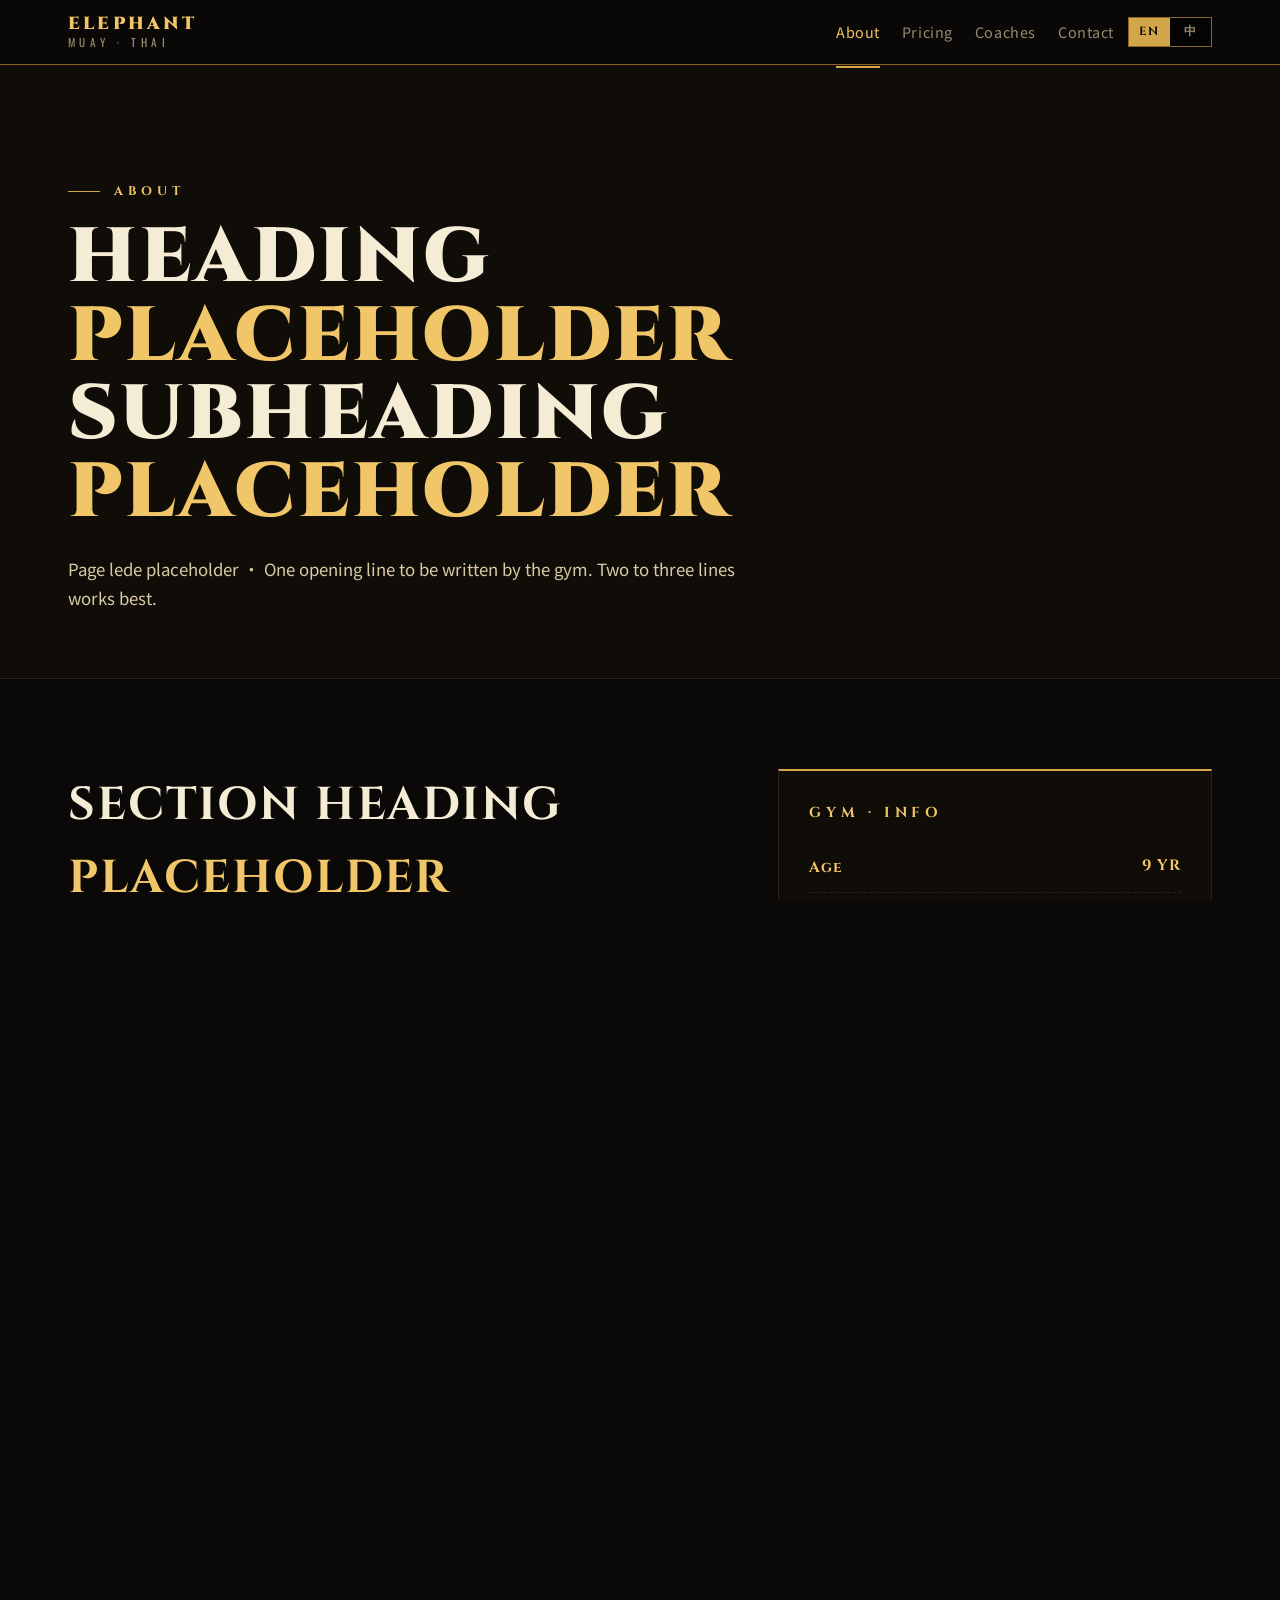
==== commit 07ad554e: "语言切换改成滑动开关 [EN|中]，默认进站显示英文，再点切换中文；CSS 用 ::before 滑块平移 Co-authored-by: Cursor <cursoragent@cursor.com" ====
--- a/about.html
+++ b/about.html
@@ -1,12 +1,12 @@
 <!doctype html>
-<html lang="zh">
+<html lang="en">
 <head>
 <meta charset="utf-8">
 <meta name="viewport" content="width=device-width,initial-scale=1">
-<script>(function(){try{var l=localStorage.getItem('site.lang');if(l==='en'||l==='zh')document.documentElement.setAttribute('lang',l)}catch(e){}})();</script>
+<script>(function(){try{var l=localStorage.getItem('site.lang');document.documentElement.setAttribute('lang',l==='zh'?'zh':'en')}catch(e){}})();</script>
 <title>简介 · Elephant Muay Thai</title>
 <link rel="icon" type="image/svg+xml" href="assets/elephant-logo.svg">
-<link rel="stylesheet" href="css/base.css?v=3">
+<link rel="stylesheet" href="css/base.css?v=4">
 <link rel="stylesheet" href="css/punch.css">
 <link rel="stylesheet" href="css/about.css?v=2">
 </head>
@@ -26,7 +26,10 @@
         <a href="coaches.html"><span lang="zh">教练</span><span lang="en">Coaches</span></a>
         <a href="contact.html"><span lang="zh">联系方式</span><span lang="en">Contact</span></a>
       </nav>
-      <button class="lang-toggle" type="button" aria-label="切换到 English"><span lang="zh">EN</span><span lang="en">中文</span></button>
+      <button class="lang-switch" type="button" role="switch" aria-checked="false" aria-label="Switch language · 切换到中文">
+        <span class="lang-opt opt-en">EN</span>
+        <span class="lang-opt opt-zh">中</span>
+      </button>
       <button class="nav-toggle" type="button" aria-label="菜单" aria-expanded="false"><span></span><span></span><span></span></button>
     </div>
   </div>
--- a/css/base.css
+++ b/css/base.css
@@ -37,14 +37,19 @@
 
 .topbar{position:sticky;top:0;z-index:50;background:rgba(10,9,7,.88);backdrop-filter:blur(12px);-webkit-backdrop-filter:blur(12px);border-bottom:1px solid var(--gold-3)}
 .topbar-inner{display:flex;align-items:center;justify-content:space-between;height:64px;gap:14px}
-.topbar-actions{display:flex;align-items:center;gap:16px}
+.topbar-actions{display:flex;align-items:center;gap:14px}
 .topbar-actions .topnav{order:1}
-.topbar-actions .lang-toggle{order:2}
+.topbar-actions .lang-switch{order:2}
 .topbar-actions .nav-toggle{order:3}
 
-.lang-toggle{display:inline-flex;align-items:center;justify-content:center;height:34px;min-width:54px;padding:0 12px;border:1px solid var(--gold-3);background:transparent;color:var(--gold-2);font-family:"Cinzel",serif;font-size:.74rem;letter-spacing:.22em;text-transform:uppercase;cursor:pointer;transition:border-color .2s var(--ease),background .2s var(--ease),color .2s var(--ease);flex-shrink:0;font-weight:700;line-height:1}
-.lang-toggle:hover{border-color:var(--gold-2);background:rgba(212,166,74,.08)}
-.lang-toggle:focus-visible{outline:1px solid var(--gold-2);outline-offset:2px}
+.lang-switch{position:relative;display:inline-flex;align-items:stretch;width:84px;height:30px;border:1px solid var(--gold-3);background:rgba(0,0,0,.4);cursor:pointer;padding:0;flex-shrink:0;transition:border-color .2s var(--ease);overflow:hidden;line-height:1}
+.lang-switch:hover{border-color:var(--gold-2)}
+.lang-switch:focus-visible{outline:1px solid var(--gold-2);outline-offset:2px}
+.lang-switch::before{content:"";position:absolute;top:0;bottom:0;left:0;width:50%;background:var(--gold);transition:transform .26s var(--ease);z-index:0}
+html[lang="zh"] .lang-switch::before{transform:translateX(100%)}
+.lang-switch .lang-opt{position:relative;z-index:1;flex:1;display:flex;align-items:center;justify-content:center;font-family:"Cinzel",serif;font-weight:700;font-size:.74rem;letter-spacing:.14em;color:var(--muted);transition:color .26s var(--ease);user-select:none;pointer-events:none}
+html[lang="en"] .lang-switch .lang-opt.opt-en{color:#0a0907}
+html[lang="zh"] .lang-switch .lang-opt.opt-zh{color:#0a0907}
 
 html:not([lang="en"]) [lang="en"]{display:none!important}
 html[lang="en"] [lang="zh"]{display:none!important}
